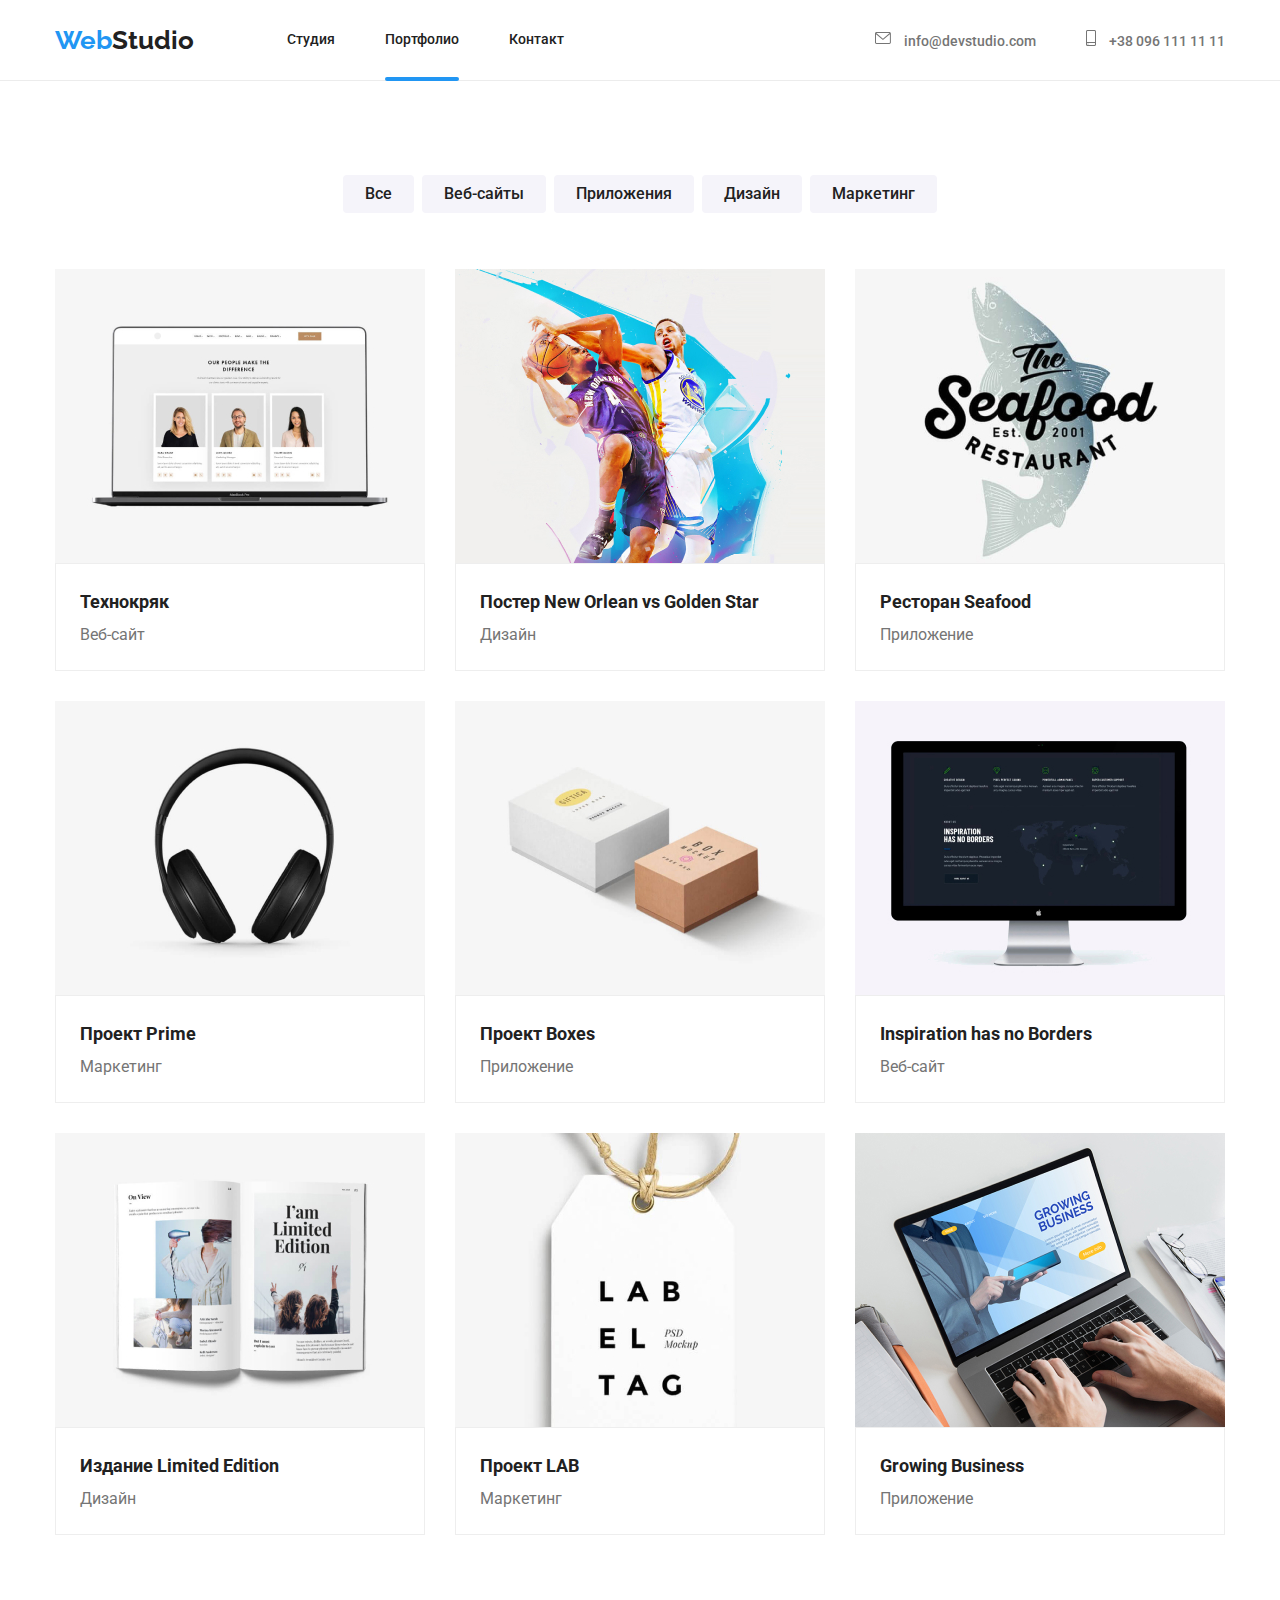
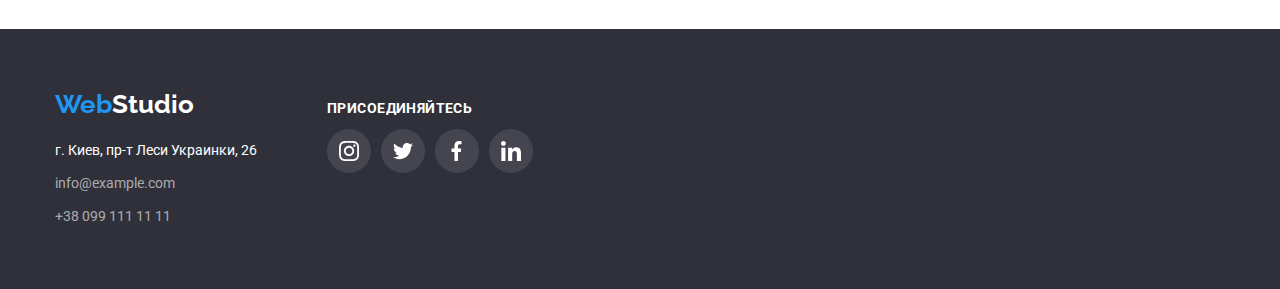
==== portfolio.html @ 78ff1d8b "Add files via upload" ====
<!DOCTYPE html>
<html lang="ru">
<head>
    <meta charset="UTF-8">
    <meta http-equiv="X-UA-Compatible" content="IE=edge">
    <meta name="viewport" content="width=device-width, initial-scale=1.0">
    <title>portfolio</title>
    
    <link rel="preconnect" href="https://fonts.googleapis.com">
    <link rel="preconnect" href="https://fonts.gstatic.com" crossorigin>
    <link href="https://fonts.googleapis.com/css2?family=Montserrat:wght@400;700&family=Raleway:wght@700&family=Roboto:wght@400;500;700;900&display=swap"rel="stylesheet">
    <link rel="stylesheet" href="./modern-normalize.css">
    <link rel="stylesheet" href="./css/style.css">
</head>
<body>
    
      <!--Шапка  -->
<header>
    <div class="header container">
        <!-- <div class="main-nav"> -->
        <nav class="nav">
            <!-- логотип -->
            <a href="#" class="logo">
                <span class="primery-logo">Web</span>Studio
            </a>
            <!-- список навигации -->
            <ul class="nav-link">
                <li class="nav-item"><a class="nav-net-animation" href="./index.html">Студия</a></li>
                <li class="nav-item"><a class="nav-net-animation nav-network" href="./portfolio.html">Портфолио</a></li>
                <li class="nav-item"><a class="nav-net-animation" href="#footer">Контакт</a></li>
        </nav>
        <div class="auth-nav">
            <a class="header-kontacts" href="info@devstudio.com">
                <svg width="16" height="16" class="header-kontacts-svg">
                    <use href="images/icons.svg#icon-leter"></use>
                </svg>
                info@devstudio.com</a>
            <a class="header-kontacts" href="+38-096-111-11-11">
                <svg width="10" height="16" class="header-kontacts-svg">
                    <use href="images/icons.svg#icon-smartphone"></use>
                </svg>
                +38 096 111 11 11</a>
        </div>
    </div>


</header>

       <main>
    
            <!-- Наши проекты  -->
        <section class="section">
            <div class="container">
            <h1 class="list-heading">Наши проекты</h1>
            
            <ul class="projekt-button-list">
                <li class="projekt-button-item"><button type="button"> Все</button></li>
                <li class="projekt-button-item"><button type="button">Веб-сайты </button></li>
                <li class="projekt-button-item"><button type="button">Приложения</button></li>
                <li class="projekt-button-item"><button type="button">Дизайн</button></li>
                <li class="projekt-button-item"><button type="button">Маркетинг</button></li>
            </ul>
       <div class="projekt">
           <ul class="projekt-box-list">
        <li class="projekt-box-item">
            <div class="prjekt-box-deskription">
                <img class="projekt-box-img" src="images/tehnokryak.jpg" alt="Технокряк" width="370">
                <p class="tehnokryak">
                    Технокряк это современная площадка распространения коронавируса. Компании используют эту платформу для цифрового
                    шпионажа и атак на защищённые сервера конкурентов.
                </p>
            </div>
            
            <div class="prjekt-box-text">
                <h2>Технокряк</h2>
                <p>Веб-сайт</p>
                
             </div> 
           
        </li>
        <li class="projekt-box-item">
            <div class="prjekt-box-deskription">
                <img class="projekt-box-img" src="images/poster.jpg" alt="Постер New Orlean vs Golden Star" width="370">
                <p class="poster">Lorem ipsum dolor sit amet consectetur, adipisicing elit. Nisi, sint.</p>
            </div>
           
            <div class="prjekt-box-text">
                <h2>Постер New Orlean vs Golden Star</h2>
                <p>Дизайн</p>
            </div>  
        </li>
        <li class="projekt-box-item">

            <div class="prjekt-box-deskription">
                <img class="projekt-box-img" src="images/restaurant.jpg" alt="Ресторан Seafood" width="370">
                <p class="restaurant">Lorem ipsum dolor sit amet consectetur, adipisicing elit. Nisi, sint.</p>
            </div>
           <div class="prjekt-box-text">
            <h2>Ресторан Seafood</h2>
            <p>Приложение</p>
           </div>  
        </li>
        <li class="projekt-box-item">
            <div class="prjekt-box-deskription">
                <img class="projekt-box-img" src="images/prime.jpg" alt="Проект Prime" width="370">
                <p class="prime">Lorem ipsum dolor sit amet consectetur, adipisicing elit. Nisi, sint.</p>
            </div>
            <div class="prjekt-box-text">
                <h2>Проект Prime</h2>
                <p>Маркетинг</p>
            </div> 
        </li>
        <li class="projekt-box-item">
            <div class="prjekt-box-deskription">
                <img class="projekt-box-img" src="images/boxes.jpg" alt="Проект Boxes" width="370">
                <p class="boxes">Lorem ipsum dolor sit amet consectetur, adipisicing elit. Nisi, sint.</p>
            </div>
            <div class="prjekt-box-text">
                <h2>Проект Boxes</h2>
                <p>Приложение</p>
            </div> 
        </li>
        <li class="projekt-box-item">
            <div class="prjekt-box-deskription">
                <img class="projekt-box-img" src="images/komp.jpg" alt="Inspiration has no Borders" width="370">
                <p class="komp">Lorem ipsum dolor sit amet consectetur, adipisicing elit. Nisi, sint.</p>
            </div>
            <div class="prjekt-box-text">
                <h2>Inspiration has no Borders</h2>
                <p>Веб-сайт</p>
            </div>
        </li>
        <li class="projekt-box-item">
            <div class="prjekt-box-deskription">
                <img class="projekt-box-img" src="images/limited-edition.jpg" alt="Издание Limited Edition" width="370">
                <p class="limited-edition">dtudtutdudetuet</p>
            </div>
            <div class="prjekt-box-text">
                <h2>Издание Limited Edition</h2>
                <p>Дизайн</p>
            </div> 
        </li>
        <li class="projekt-box-item">
            <div class="prjekt-box-deskription">
                <img class="projekt-box-img" src="images/lab.jpg" alt="Проект LAB" width="370">
                <p class="lab">Lorem ipsum dolor sit amet consectetur, adipisicing elit. Nisi, sint.</p>
            </div>
            <div class="prjekt-box-text">
                <h2>Проект LAB</h2>
                <p>Маркетинг</p>
            </div> 
        </li>
        <li class="projekt-box-item">
            <div class="prjekt-box-deskription">
                <img class="projekt-box-img" src="images/business.jpg" alt="Growing Business" width="370">
                <p class="business">Lorem ipsum dolor sit amet consectetur, adipisicing elit. Nisi, sint.</p>
            </div>
            <div class="prjekt-box-text">
                <h2>Growing Business</h2>
                <p>Приложение</p>
            </div> 
        </li>
    </ul>
</div>
    </div>    
        </section>

       </main>
        <!-- подвал -->
    <footer class="footer">
        <a name="footer"></a>
    
        <div class="footer-box container">
            <div class="footer-addres">
                <a href="#">
                    <span class="logo-blue">Web</span><span class="logo-white">Studio </span>
                </a>
                <address class="addres">г. Киев, пр-т Леси Украинки, 26</address>
                <a class="footer-kontakts" href="info@example.com"> info@example.com</a>
                <a class="footer-kontakts" href="+38-099-111-11-11"> +38 099 111 11 11</a>
            </div>
    
    
            <div class="join">
                <h2 class="join-heading">присоединяйтесь</h2>
                <ul class="join-social-link">
                    <li class="join-social-item">
                        <a class="join-social-network" href="#">
                            <svg width="20" height="20" class="">
                                <use class="" href="images/icons.svg#icon-instagram"></use>
                            </svg>
                        </a>
    
                    </li>
                    <li class="join-social-item">
                        <a class="join-social-network" href="#">
                            <svg width="20" height="20" class="">
                                <use class="" href="images/icons.svg#icon-twitter"></use>
                            </svg>
                        </a>
    
                    </li>
                    <li class="join-social-item">
                        <a class="join-social-network" href="#">
                            <svg width="20" height="20" class="">
                                <use class="" href="images/icons.svg#icon-facebook"></use>
                            </svg>
                        </a>
    
                    </li>
                    <li class="join-social-item">
                        <a class="join-social-network" href="#">
                            <svg width="20" height="20" class="">
                                <use class="" href="images/icons.svg#icon-linkedin"></use>
                            </svg>
                        </a>
    
                    </li>
                </ul>
            </div>
        </div>
    
    
    </footer>
    
</body>
</html>
---- css/style.css ----
/* основной цвет текста #757575 */
/* цвет заголовка #212121 */
/* цвет логотипа #2196F3 */
/* вторичный цвет #FFFFFF */
/* цвет фона #E5E5E5 */
/* цвет фона подвала #2F303A  */
/* цвет фона "Наша команда" #F5F4FA */

:root {
  --theme-color: #e5e5e5;
  --text-primery: #757575;
  --text-secondary: #212121;
  --fone-color: #2196f3;
}
*,
*::before,
*::after {
  box-sizing: border-box;
}
body {
  font-family: "Roboto";
  background-color: ffffff;
}

img {
  display: block;
  max-width: 100%;
  height: auto;
}

h1,
h2,
h3,
h4,
h5,
h6,
p,
ul,
li {
  margin: 0; /* нулевая граница */
  padding: 0; /* нулевые отступы */
  border: 0; /* больше всего для картинок в IE6 */
  outline: 0; /* точечная граница вокруг ссылок в Firefox */
  font-size: 100%;
  vertical-align: baseline;
  background: transparent;
}
button {
  padding: 0;
  border: none;
  font: inherit;
  color: inherit;
  background-color: transparent;
}
ul {
  list-style: none;
}
a {
  text-decoration: none;
  color: var(--text-secondary);
}
.container {
  width: 1200px;
  margin: 0 auto;
  padding: 0 15px;
  /* outline: 1px solid #212121; */
}
.normal {
  padding-top: 0px;
}
.section {
  padding-top: 94px;
  padding-bottom: 94px;
}
.top {
  padding-top: 0px;
}
header {
  border-bottom: 1px solid #ececec;
}
.header {
  background-color: #ffffff;

  display: flex;
  align-items: center;
}

.nav {
  display: flex;
  align-items: center;
}
/* логотип */
.logo {
  font-family: "Raleway";
  font-weight: bold;
  font-style: normal;
  font-size: 26px;
  line-height: 1.19;
  color: var(--text-secondary);
}

.primery-logo {
  font-family: "Raleway";
  font-weight: bold;
  font-style: normal;
  font-size: 26px;
  line-height: 1.19;
  color: var(--fone-color);
}
/* навигация */
.nav-link {
  margin-left: 93px;
  display: flex;
}
.nav-link .nav-item:not(:last-child) {
  margin-right: 50px;
}

.nav-item {
  display: flex;

  color: var(--text-secondary);
  font-weight: 500;
  font-style: normal;
  font-size: 14px;
  line-height: 1.14;
}

.nav-network {
  display: block;
  position: relative;
  padding-top: 32px;
  padding-bottom: 32px;
  align-items: center;
}

.nav-net-animation {
  transition-property: color;
  transition-duration: 250ms;
  transition-timing-function: cubic-bezier(0.4, 0, 0.2, 1);
}
.nav-net-animation:hover,
.nav-net-animation:focus {
  color: var(--fone-color);
}
.nav-network::after {
  position: absolute;
  left: 0;
  bottom: 0;
  content: " ";
  display: block;
  border-radius: 2px;
  width: 100%;
  height: 4px;
  background-color: var(--fone-color);
  bottom: -1px;
}
/* контакты */
.auth-nav {
  display: flex;
  margin-left: auto;
}

.header-kontacts:not(:last-child) {
  display: block;
  margin-right: 50px;
}

.nav-item {
  align-items: center;
}
.header-kontacts {
  align-items: center;
  color: var(--text-primery);
  font-weight: 500;
  font-style: normal;
  font-size: 14px;
  line-height: 1.14;

  transition-property: color;
  transition-duration: 250ms;
  transition-timing-function: cubic-bezier(0.4, 0, 0.2, 1);
}
.header-kontacts-svg {
  margin-right: 10px;
  fill: #757575;

  transition-property: fill;
  transition-duration: 250ms;
  transition-timing-function: cubic-bezier(0.4, 0, 0.2, 1);
}

.header-kontacts:hover .header-kontacts-svg,
.header-kontacts:focus .header-kontacts-svg {
  fill: var(--fone-color);
}
.header-kontacts:hover,
.header-kontacts:focus {
  color: var(--fone-color);
}
/* главный заголовок Эффективные решения для вашего бизнеса */
.main-heading {
  text-align: center;

  font-weight: 900;
  font-style: normal;
  font-size: 44px;
  line-height: 1.36;
  color: #ffffff;
}
.hero {
  height: 600px;
  padding-top: 200px;
  background-image: linear-gradient(
      to right,
      rgba(47, 48, 58, 0.4),
      rgba(47, 48, 58, 0.4)
    ),
    url(../images/background-img.png);
  background-color: #c4c4c4;
  background-repeat: no-repeat;
  background-position: center;
}
/* Модальное окно */
.button-order-servise {
  display: block;
  margin-left: auto;
  margin-right: auto;
  margin-top: 40px;
  padding: 10px 32px;
  border-radius: 4px;

  color: #ffffff;
  font-family: "roboto";
  font-weight: 700;
  background-color: var(--fone-color);
  font-style: normal;
  font-size: 16px;
  line-height: 1.85;
}
.backdrop {
  position: fixed;
  z-index: 2;
  top: 0;
  left: 0;
  width: 100%;
  height: 100%;

  background: rgba(0, 0, 0, 0.2);
  transition-property: all;
  transition-duration: 250ms;
  transition-timing-function: cubic-bezier(0.4, 0, 0.2, 1);
}
.backdrop.is-hidden {
  visibility: hidden;
  opacity: 0;
  pointer-events: none;
  transition-property: fill;
  transition-duration: 250ms;
  transition-timing-function: cubic-bezier(0.4, 0, 0.2, 1);
}

.modal {
  position: absolute;
  top: 50%;
  left: 50%;
  transform: translate(-50%, -50%);

  width: 528px;
  height: 581px;
  padding: 40px;

  background-color: #ffffff;
  box-shadow: 0px 1px 3px rgba(0, 0, 0, 0.12), 0px 1px 1px rgba(0, 0, 0, 0.14),
    0px 2px 1px rgba(0, 0, 0, 0.2);
  border-radius: 4px;
  cursor: pointer;
}
.modal-close {
  height: 40px;
  width: 100%;

  display: flex;
  align-items: center;
  justify-content: center;
  position: absolute;
  top: 8px;
  right: 8px;
  width: 30px;
  height: 30px;
  border-radius: 50%;
  fill: #000;
  background-color: #ffffff;
  border: 1px solid rgba(0, 0, 0, 0.1);
  transition-property: fill;
  transition-duration: 250ms;
  transition-timing-function: cubic-bezier(0.4, 0, 0.2, 1);
}
.modal-close:hover {
  fill: var(--fone-color);
}
.modal-head {
  font-weight: bold;
  font-size: 20px;
  line-height: 23px;
  letter-spacing: 0.03em;
}
.modal-form {
  margin-top: 12px;
}
.modal-box {
  display: block;
  margin-bottom: 10px;
  position: relative;

  color: var(--text-primery);
  font-size: 12px;
  letter-spacing: 0.01em;
}
.modal-input {
  width: 100%;
  height: 40px;
  border: 1px solid rgba(33, 33, 33, 0.2);
  border-radius: 4px;
  margin-top: 4px;
  padding: 0 10px 0 35px;
  transition-property: border;
  transition-duration: 250ms;
  transition-timing-function: cubic-bezier(0.4, 0, 0.2, 1);
}
.modal-input:focus {
  outline: none;
  border: 1px solid var(--fone-color);
}
.modal-input:focus + .modal-icon {
  fill: var(--fone-color);
}

.modal-icon {
  display: block;
  /* width: 18px;
  height: 18px; */

  position: absolute;
  top: 55%;
  left: 10px;
  transition-property: fill;
  transition-duration: 250ms;
  transition-timing-function: cubic-bezier(0.4, 0, 0.2, 1);
}
.coment::placeholder {
  font-size: 12px;
  line-height: 14px;
  letter-spacing: 0.01em;
  color: rgba(117, 117, 117, 0.5);
}
.coment {
  padding: 12px 16px;
  width: 448px;
  height: 120px;
  resize: none;
}
.policy-box {
  font-size: 14px;
  color: #757575;
  margin-bottom: 30px;
  display: flex;
  align-items: center;
}

.policy-checkbox {
  position: absolute;
  width: 1px;
  height: 1px;
  margin: -1px;
  border: 0px;
  padding: 0px;
  clip: rect(0 0 0 0);
  overflow: hidden;
  transition-property: border-color, outline;
  transition-duration: 250ms;
  transition-timing-function: cubic-bezier(0.4, 0, 0.2, 1);
}

.policy-checkbox:checked + .policy-box::before {
  background-color: #2196f3;
  background-image: url(../images/Vector.svg);
  background-repeat: no-repeat;
  background-position: center;
  background-size: contain;
}

.policy-checkbox:focus + .policy-box::before {
  border-color: #2196f3;
  outline: 2px solid #2196f3;
}

.policy-box::before {
  display: block;
  content: "";
  width: 16px;
  height: 16px;
  border: 1px solid #212121;
  border-radius: 2px;
  margin-right: 10px;
}

.policy-box a {
  color: #2196f3;
  text-decoration: underline;
}
.modal-submit-btn {
  display: block;
  width: 200px;
  height: 50px;
  margin: 0 auto;

  font-weight: bold;
  font-size: 16px;
  line-height: 30px;
  letter-spacing: 0.06em;
  background-color: var(--fone-color);
  color: #ffffff;
  box-shadow: 0px 4px 4px rgba(0, 0, 0, 0.15);
  border-radius: 4px;
  cursor: pointer;
}
/* особености */
.list-heading {
  display: none;
}
.list-link {
  display: flex;
  justify-content: center;
}

.peculiarities-svg {
  display: flex;
  justify-content: center;
  align-items: center;
  width: 270px;
  height: 120px;
  margin-bottom: 30px;
  background-color: #f5f4fa;
  border-radius: 4px;
}

.list-link .list-item:not(:last-child) {
  margin-right: 30px;
}

.list-peculiarities {
  text-transform: uppercase;
  color: var(--text-secondary);
  font-weight: 700;
  font-style: normal;
  font-size: 14px;
  line-height: 1.14;
}

.list-peculiarities-text {
  margin-top: 10px;
  width: 270px;
  color: var(--text-primery);
  font-weight: 400;
  font-style: normal;
  font-size: 14px;
  line-height: 1.71;
  letter-spacing: 0.03em;
}
/* чем мы занимаемся */
.second-heading {
  text-align: center;
  margin-bottom: 50px;

  color: var(--text-secondary);
  font-weight: 700;
  font-style: normal;
  font-size: 36px;
  line-height: 1.16;
}
.second-list {
  justify-content: center;
  display: flex;
  margin-top: 50px;
}
.second-item:not(:last-child) {
  justify-content: center;
  margin-right: 30px;
}
.second-item {
  position: relative;
  overflow: hidden;
}
.second-item > .second-text {
  position: absolute;
  bottom: 0px;
  padding-top: 27px;
  padding-bottom: 27px;
  margin: 0;
  width: 100%;
  z-index: 1;

  font-weight: bold;
  font-size: 14px;
  line-height: 1.14;
  text-align: center;
  letter-spacing: 0.03em;
  text-transform: uppercase;
  color: #ffffff;
  background-color: rgba(47, 48, 58, 0.8);
}
/* наша команда */
.comand {
  justify-content: center;
  display: flex;
  margin-left: -15px;
  margin-right: -15px;
}
.comand-name {
  box-shadow: 0px 1px 3px rgba(0, 0, 0, 0.12), 0px 1px 1px rgba(0, 0, 0, 0.14),
    0px 2px 1px rgba(0, 0, 0, 0.2);
}
.our-comand {
  padding-top: 94px;
  padding-bottom: 94px;
  background-color: #f5f4fa;
  margin: 0 auto;
}
.comand-name-box {
  padding-top: 30px;
  padding-bottom: 30px;
  text-align: center;
  background-color: #ffffff;
}
.comand > li > .comand-name-box > h3 {
  /* padding-top: 30px;
  text-align: center; */

  color: var(--text-secondary);
  font-weight: 500;
  font-style: normal;
  font-size: 16px;
  line-height: 1.18;
}

.comand-position {
  padding-top: 10px;

  color: var(--text-primery);
  font-style: normal;
  font-weight: normal;
  font-size: 16px;
  line-height: 19px;
  /* identical to box height */

  text-align: center;
  letter-spacing: 0.03em;
}
.comand .comand-name {
  justify-content: space-evenly;
}
.comand .comand-name:not(:last-child) {
  margin-right: 30px;
}
.social-link {
  display: flex;
  justify-content: center;
  margin-top: 16px;
}
.social-item {
  background-color: #ffffff;
}
.social-network:focus,
.social-network:hover {
  background-color: var(--fone-color);
  fill: #ffffff;
}
.social-item:not(:last-child) {
  margin-right: 10px;
}
.social-network {
  width: 44px;
  height: 44px;
  display: flex;
  justify-content: center;
  align-items: center;

  background-color: #ffffff;
  border-radius: 50%;
  fill: #afb1b8;

  transition-property: fill, background-color;
  transition-duration: 250ms;
  transition-timing-function: cubic-bezier(0.4, 0, 0.2, 1);
}
/* Постояные клиенты */
.client-list {
  display: flex;
  justify-content: center;
  align-content: center;
}
.client-list > .client-item:not(:last-child) {
  margin-right: 30px;
}
.client-network {
  width: 170px;
  height: 92px;
  display: flex;
  justify-content: center;
  align-items: center;

  border: 1px solid #afb1b8;
  box-sizing: border-box;
  border-radius: 4px;
  fill: #afb1b8;

  transition-property: fill, border;
  transition-duration: 250ms;
  transition-timing-function: cubic-bezier(0.4, 0, 0.2, 1);
}
.client-network:focus,
.client-network:hover {
  border: 1px solid var(--fone-color);
  fill: var(--fone-color);
}
/* подвал */
.logo-blue {
  color: var(--fone-color);
  font-weight: 700;
  font-family: "Raleway";
  font-style: normal;
  font-size: 26px;
  line-height: 1.19;
}
.logo-white {
  color: #ffffff;
  font-family: "Raleway";
  font-weight: 700;
  font-style: normal;
  font-size: 26px;
  line-height: 1.19;
}
.footer {
  margin: 0px auto;
  display: flex;
  padding-top: 60px;
  padding-bottom: 60px;

  background-color: #2f303a;
}
.footer-box {
  display: flex;
  align-items: baseline;
}

/* .footer-addres {
} */
.addres {
  margin-top: 20px;

  color: #ffffff;
  font-weight: 400;
  font-style: normal;
  font-size: 14px;
  line-height: 1.71;
}
.footer-kontakts {
  margin-top: 9px;
  display: block;

  color: rgba(255, 255, 255, 0.6);
  font-weight: 400;
  font-style: normal;
  font-size: 14px;
  line-height: 1.71;
}
.join {
  margin-left: 70px;
}
.join-heading {
  margin-bottom: 20px;
  font-weight: bold;
  font-size: 14px;
  line-height: 1.14px;
  letter-spacing: 0.03em;
  text-transform: uppercase;
  color: #ffffff;
}
.join-social-link {
  display: flex;
}
.join-social-network {
  width: 44px;
  height: 44px;
  display: flex;
  justify-content: center;
  align-items: center;
  border-radius: 50%;
  fill: #ffffff;
  background: rgba(255, 255, 255, 0.1);

  transition-property: fill, background-color;
  transition-duration: 250ms;
  transition-timing-function: cubic-bezier(0.4, 0, 0.2, 1);
}
.join-social-network:focus,
.join-social-network:hover {
  background-color: var(--fone-color);
  fill: #ffffff;
}
.join-social-item:not(:last-child) {
  margin-right: 10px;
}

.mailing-box {
  margin-left: auto;
}

.mailing {
  font-weight: bold;
  font-size: 14px;
  line-height: 1.14;
  letter-spacing: 0.03em;
  color: #ffffff;
}

.mailing-form {
  margin-top: 20px;
}
.mailing-email {
  width: 358px;
  height: 50px;

  color: rgba(255, 255, 255, 0.6);
  background-color: #2f303a;
  border: 1px solid rgba(255, 255, 255, 0.3);
  box-sizing: border-box;
  filter: drop-shadow(0px 4px 4px rgba(0, 0, 0, 0.15));
  border-radius: 4px;
}
.mailing-email::placeholder {
  margin-left: 16px;
  padding-left: 16px;
  font-style: normal;
  font-weight: normal;
  font-size: 16px;
  line-height: 1.25;
  letter-spacing: 0.03em;

  color: rgba(255, 255, 255, 0.6);
}

.mailing-button {
  width: 200px;
  height: 50px;
  margin-left: 12px;
  font-weight: bold;
  font-size: 16px;
  line-height: 1.87;
  color: #ffffff;
  background-color: var(--fone-color);
  box-shadow: 0px 4px 4px rgba(0, 0, 0, 0.15);
  border-radius: 4px;
}
.mailing__btn-name {
  display: flex;
  justify-content: center;
  align-items: center;
  /* position: relative; */
}
.mailing-img {
  margin-left: 10px;
}
/* Портфолио */

.projekt-button-list {
  display: flex;
  justify-content: center;
  margin-bottom: 56px;
}
.projekt-button-list .projekt-button-item:not(:last-child) {
  margin-right: 8px;
}

.projekt-button-item {
  padding: 6px 22px;

  color: var(--text-secondary);
  font-weight: 500;
  font-family: "Roboto";
  background-color: #f5f4fa;
  border-radius: 4px;
  border: none;
  font-style: normal;
  font-size: 16px;
  line-height: 1.62;

  transition-property: color, background-color;
  transition-duration: 250ms;
  transition-timing-function: cubic-bezier(0.4, 0, 0.2, 1);
}
.projekt-button-item:hover,
.projekt-button-item:focus {
  color: #ffffff;
  background-color: var(--fone-color);
}
.projekt {
  justify-content: center;
}
.projekt-box-list {
  display: flex;

  flex-wrap: wrap;
  margin-left: -30px;
  margin-top: -30px;
  padding: 0;
}
.projekt-box-item {
  flex-basis: calc((100% - 90px) / 3);
  margin-left: 30px;
  margin-top: 30px;

  transition-property: box-shadow;
  transition-duration: 250ms;
  transition-timing-function: cubic-bezier(0.4, 0, 0.2, 1);
}
.prjekt-box-deskription {
  position: relative;
  overflow: hidden;
}

.tehnokryak,
.poster,
.restaurant,
.prime,
.boxes,
.komp,
.limited-edition,
.lab,
.business {
  display: flex;
  align-items: center;
  position: absolute;
  top: 0;
  left: 0;

  margin: 0;
  padding-left: 27px;
  width: 100%;
  height: 101%;
  transform: translateY(100%);
  transition-property: transform;
  transition-duration: 250ms;
  transition-timing-function: cubic-bezier(0.4, 0, 0.2, 1);

  font-style: normal;
  font-weight: normal;
  font-size: 18px;
  line-height: 28px;
  letter-spacing: 0.03em;
  color: #ffffff;
  background-color: rgba(33, 150, 243, 0.9);
}
.projekt-box-item .prjekt-box-deskription:hover .tehnokryak,
.projekt-box-item .prjekt-box-deskription:hover .poster,
.projekt-box-item .prjekt-box-deskription:hover .restaurant,
.projekt-box-item .prjekt-box-deskription:hover .prime,
.projekt-box-item .prjekt-box-deskription:hover .boxes,
.projekt-box-item .prjekt-box-deskription:hover .komp,
.projekt-box-item .prjekt-box-deskription:hover .limited-edition,
.projekt-box-item .prjekt-box-deskription:hover .lab,
.projekt-box-item .prjekt-box-deskription:hover .business {
  transform: translateY(0%);
}
.projekt-box-item:hover,
.projekt-box-item:focus {
  box-shadow: 0px 1px 1px rgba(0, 0, 0, 0.12), 0px 4px 4px rgba(0, 0, 0, 0.06),
    1px 4px 6px rgba(0, 0, 0, 0.16);
}
/* .projekt-box-list .projekt-box-img {
  display: block;
} */
.prjekt-box-text {
  color: var(--text-primery);
  font-weight: normal;
  font-style: normal;
  font-size: 16px;
  line-height: 1.87;

  background: #ffffff;
  border: 1px solid #eeeeee;
  box-sizing: border-box;
  padding: 20px 24px;
}
.projekt-box-list h2 {
  /* text-align: center; */

  color: var(--text-secondary);
  font-weight: 700;
  font-style: normal;
  font-size: 18px;
  line-height: 2;
}
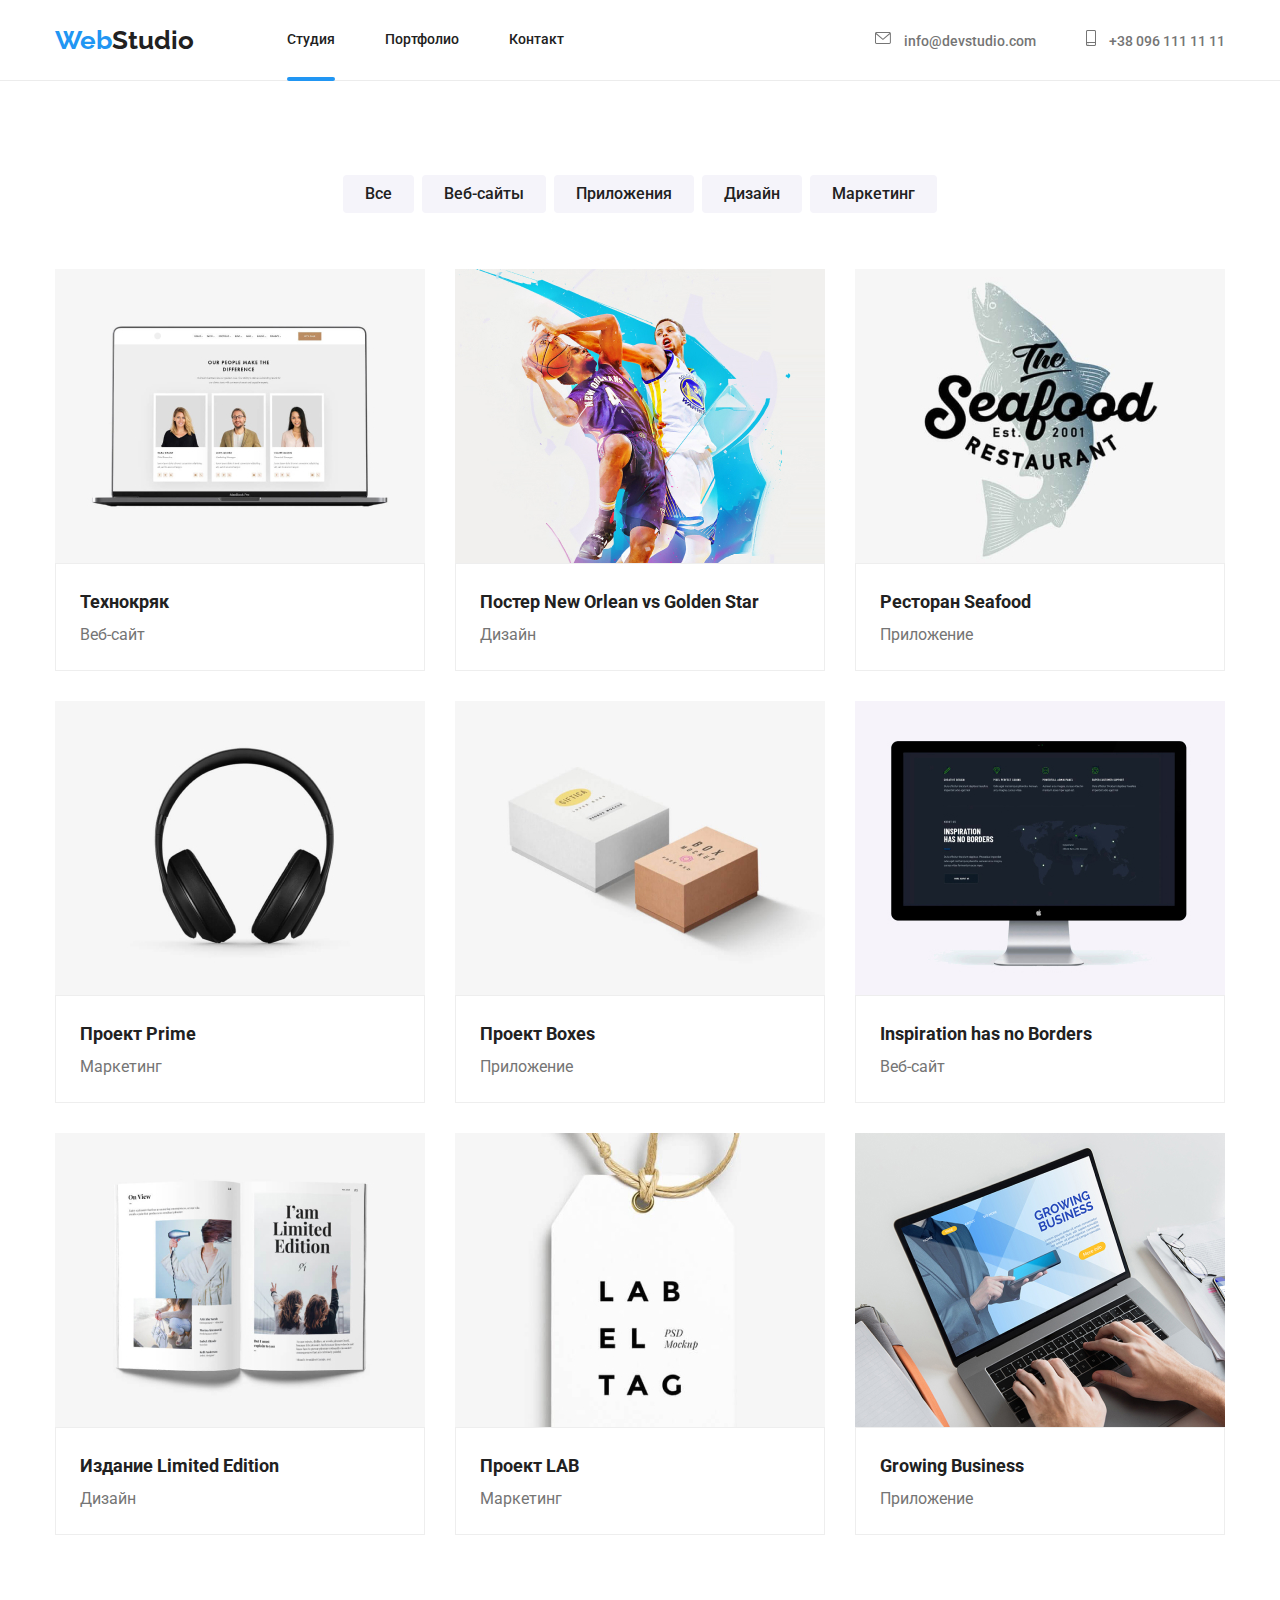
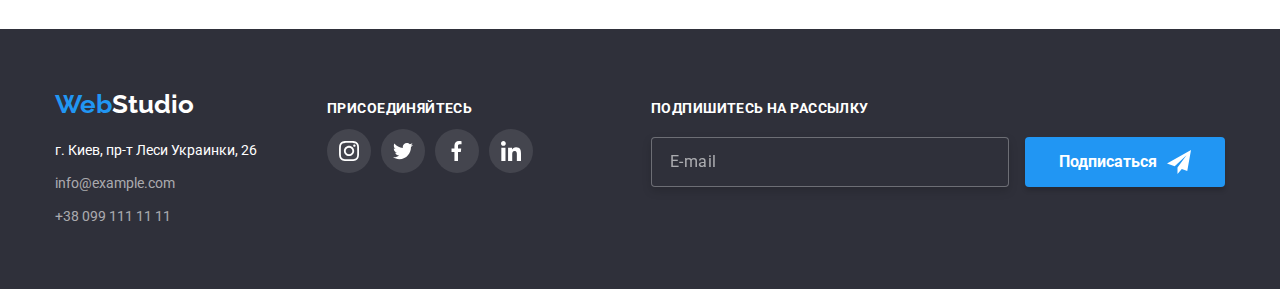
==== commit a7c94607: "Update portfolio.html" ====
--- a/portfolio.html
+++ b/portfolio.html
@@ -24,19 +24,19 @@
                 <span class="primery-logo">Web</span>Studio
             </a>
             <!-- список навигации -->
-            <ul class="nav-link">
-                <li class="nav-item"><a class="nav-net-animation" href="./index.html">Студия</a></li>
-                <li class="nav-item"><a class="nav-net-animation nav-network" href="./portfolio.html">Портфолио</a></li>
-                <li class="nav-item"><a class="nav-net-animation" href="#footer">Контакт</a></li>
+            <ul class="nav__list">
+                <li class="nav__item"><a class="nav__link nav__position" href="./index.html">Студия</a></li>
+                <li class="nav__item"><a class="nav__link" href="./portfolio.html">Портфолио</a></li>
+                <li class="nav__item"><a class="nav__link" href="#footer">Контакт</a></li>
         </nav>
-        <div class="auth-nav">
-            <a class="header-kontacts" href="info@devstudio.com">
-                <svg width="16" height="16" class="header-kontacts-svg">
+        <div class="kontacts">
+            <a class="kontacts__email" href="info@devstudio.com">
+                <svg width="16" height="16" class="kontacts__svg">
                     <use href="images/icons.svg#icon-leter"></use>
                 </svg>
                 info@devstudio.com</a>
-            <a class="header-kontacts" href="+38-096-111-11-11">
-                <svg width="10" height="16" class="header-kontacts-svg">
+            <a class="kontacts__tel" href="+38-096-111-11-11">
+                <svg width="10" height="16" class="kontacts__svg">
                     <use href="images/icons.svg#icon-smartphone"></use>
                 </svg>
                 +38 096 111 11 11</a>
@@ -51,112 +51,112 @@
             <!-- Наши проекты  -->
         <section class="section">
             <div class="container">
-            <h1 class="list-heading">Наши проекты</h1>
+            <h1 class="projekt-heading">Наши проекты</h1>
             
-            <ul class="projekt-button-list">
-                <li class="projekt-button-item"><button type="button"> Все</button></li>
-                <li class="projekt-button-item"><button type="button">Веб-сайты </button></li>
-                <li class="projekt-button-item"><button type="button">Приложения</button></li>
-                <li class="projekt-button-item"><button type="button">Дизайн</button></li>
-                <li class="projekt-button-item"><button type="button">Маркетинг</button></li>
+            <ul class="projekt__button-list">
+                <li class="projekt__button-item"><button type="button"> Все</button></li>
+                <li class="projekt__button-item"><button type="button">Веб-сайты </button></li>
+                <li class="projekt__button-item"><button type="button">Приложения</button></li>
+                <li class="projekt__button-item"><button type="button">Дизайн</button></li>
+                <li class="projekt__button-item"><button type="button">Маркетинг</button></li>
             </ul>
        <div class="projekt">
-           <ul class="projekt-box-list">
-        <li class="projekt-box-item">
-            <div class="prjekt-box-deskription">
-                <img class="projekt-box-img" src="images/tehnokryak.jpg" alt="Технокряк" width="370">
+           <ul class="projekt__box-list">
+        <li class="projekt__box-item">
+            <div class="projekt__box-deskription">
+                <img class="projekt__box-img" src="images/tehnokryak.jpg" alt="Технокряк" width="370">
                 <p class="tehnokryak">
                     Технокряк это современная площадка распространения коронавируса. Компании используют эту платформу для цифрового
                     шпионажа и атак на защищённые сервера конкурентов.
                 </p>
             </div>
             
-            <div class="prjekt-box-text">
-                <h2>Технокряк</h2>
+            <div class="projekt__box-text">
+                <h2 class="projekt__box-heading">Технокряк</h2>
                 <p>Веб-сайт</p>
                 
              </div> 
            
         </li>
-        <li class="projekt-box-item">
-            <div class="prjekt-box-deskription">
-                <img class="projekt-box-img" src="images/poster.jpg" alt="Постер New Orlean vs Golden Star" width="370">
+        <li class="projekt__box-item">
+            <div class="projekt__box-deskription">
+                <img class="projekt__box-img" src="images/poster.jpg" alt="Постер New Orlean vs Golden Star" width="370">
                 <p class="poster">Lorem ipsum dolor sit amet consectetur, adipisicing elit. Nisi, sint.</p>
             </div>
            
-            <div class="prjekt-box-text">
-                <h2>Постер New Orlean vs Golden Star</h2>
+            <div class="projekt__box-text">
+                <h2 class="projekt__box-heading">Постер New Orlean vs Golden Star</h2>
                 <p>Дизайн</p>
             </div>  
         </li>
-        <li class="projekt-box-item">
-
-            <div class="prjekt-box-deskription">
-                <img class="projekt-box-img" src="images/restaurant.jpg" alt="Ресторан Seafood" width="370">
+        <li class="projekt__box-item">
+
+            <div class="projekt__box-deskription">
+                <img class="projekt__box-img" src="images/restaurant.jpg" alt="Ресторан Seafood" width="370">
                 <p class="restaurant">Lorem ipsum dolor sit amet consectetur, adipisicing elit. Nisi, sint.</p>
             </div>
-           <div class="prjekt-box-text">
-            <h2>Ресторан Seafood</h2>
+           <div class="projekt__box-text">
+            <h2 class="projekt__box-heading">Ресторан Seafood</h2>
             <p>Приложение</p>
            </div>  
         </li>
-        <li class="projekt-box-item">
-            <div class="prjekt-box-deskription">
-                <img class="projekt-box-img" src="images/prime.jpg" alt="Проект Prime" width="370">
+        <li class="projekt__box-item">
+            <div class="projekt__box-deskription">
+                <img class="projekt__box-img" src="images/prime.jpg" alt="Проект Prime" width="370">
                 <p class="prime">Lorem ipsum dolor sit amet consectetur, adipisicing elit. Nisi, sint.</p>
             </div>
-            <div class="prjekt-box-text">
-                <h2>Проект Prime</h2>
+            <div class="projekt__box-text">
+                <h2 class="projekt__box-heading">Проект Prime</h2>
                 <p>Маркетинг</p>
             </div> 
         </li>
-        <li class="projekt-box-item">
-            <div class="prjekt-box-deskription">
-                <img class="projekt-box-img" src="images/boxes.jpg" alt="Проект Boxes" width="370">
+        <li class="projekt__box-item">
+            <div class="projekt__box-deskription">
+                <img class="projekt__box-img" src="images/boxes.jpg" alt="Проект Boxes" width="370">
                 <p class="boxes">Lorem ipsum dolor sit amet consectetur, adipisicing elit. Nisi, sint.</p>
             </div>
-            <div class="prjekt-box-text">
-                <h2>Проект Boxes</h2>
+            <div class="projekt__box-text">
+                <h2 class="projekt__box-heading">Проект Boxes</h2>
                 <p>Приложение</p>
             </div> 
         </li>
-        <li class="projekt-box-item">
-            <div class="prjekt-box-deskription">
-                <img class="projekt-box-img" src="images/komp.jpg" alt="Inspiration has no Borders" width="370">
+        <li class="projekt__box-item">
+            <div class="projekt__box-deskription">
+                <img class="projekt__box-img" src="images/komp.jpg" alt="Inspiration has no Borders" width="370">
                 <p class="komp">Lorem ipsum dolor sit amet consectetur, adipisicing elit. Nisi, sint.</p>
             </div>
-            <div class="prjekt-box-text">
-                <h2>Inspiration has no Borders</h2>
+            <div class="projekt__box-text">
+                <h2 class="projekt__box-heading">Inspiration has no Borders</h2>
                 <p>Веб-сайт</p>
             </div>
         </li>
-        <li class="projekt-box-item">
-            <div class="prjekt-box-deskription">
-                <img class="projekt-box-img" src="images/limited-edition.jpg" alt="Издание Limited Edition" width="370">
+        <li class="projekt__box-item">
+            <div class="projekt__box-deskription">
+                <img class="projekt__box-img" src="images/limited-edition.jpg" alt="Издание Limited Edition" width="370">
                 <p class="limited-edition">dtudtutdudetuet</p>
             </div>
-            <div class="prjekt-box-text">
-                <h2>Издание Limited Edition</h2>
+            <div class="projekt__box-text">
+                <h2 class="projekt__box-heading">Издание Limited Edition</h2>
                 <p>Дизайн</p>
             </div> 
         </li>
-        <li class="projekt-box-item">
-            <div class="prjekt-box-deskription">
-                <img class="projekt-box-img" src="images/lab.jpg" alt="Проект LAB" width="370">
+        <li class="projekt__box-item">
+            <div class="projekt__box-deskription">
+                <img class="projekt__box-img" src="images/lab.jpg" alt="Проект LAB" width="370">
                 <p class="lab">Lorem ipsum dolor sit amet consectetur, adipisicing elit. Nisi, sint.</p>
             </div>
-            <div class="prjekt-box-text">
-                <h2>Проект LAB</h2>
+            <div class="projekt__box-text">
+                <h2 class="projekt__box-heading">Проект LAB</h2>
                 <p>Маркетинг</p>
             </div> 
         </li>
-        <li class="projekt-box-item">
-            <div class="prjekt-box-deskription">
-                <img class="projekt-box-img" src="images/business.jpg" alt="Growing Business" width="370">
+        <li class="projekt__box-item">
+            <div class="projekt__box-deskription">
+                <img class="projekt__box-img" src="images/business.jpg" alt="Growing Business" width="370">
                 <p class="business">Lorem ipsum dolor sit amet consectetur, adipisicing elit. Nisi, sint.</p>
             </div>
-            <div class="prjekt-box-text">
-                <h2>Growing Business</h2>
+            <div class="projekt__box-text">
+                <h2 class="projekt__box-heading">Growing Business</h2>
                 <p>Приложение</p>
             </div> 
         </li>
@@ -167,61 +167,80 @@
 
        </main>
         <!-- подвал -->
-    <footer class="footer">
-        <a name="footer"></a>
-    
-        <div class="footer-box container">
-            <div class="footer-addres">
-                <a href="#">
-                    <span class="logo-blue">Web</span><span class="logo-white">Studio </span>
-                </a>
-                <address class="addres">г. Киев, пр-т Леси Украинки, 26</address>
-                <a class="footer-kontakts" href="info@example.com"> info@example.com</a>
-                <a class="footer-kontakts" href="+38-099-111-11-11"> +38 099 111 11 11</a>
-            </div>
-    
-    
-            <div class="join">
-                <h2 class="join-heading">присоединяйтесь</h2>
-                <ul class="join-social-link">
-                    <li class="join-social-item">
-                        <a class="join-social-network" href="#">
-                            <svg width="20" height="20" class="">
-                                <use class="" href="images/icons.svg#icon-instagram"></use>
-                            </svg>
-                        </a>
-    
-                    </li>
-                    <li class="join-social-item">
-                        <a class="join-social-network" href="#">
-                            <svg width="20" height="20" class="">
-                                <use class="" href="images/icons.svg#icon-twitter"></use>
-                            </svg>
-                        </a>
-    
-                    </li>
-                    <li class="join-social-item">
-                        <a class="join-social-network" href="#">
-                            <svg width="20" height="20" class="">
-                                <use class="" href="images/icons.svg#icon-facebook"></use>
-                            </svg>
-                        </a>
-    
-                    </li>
-                    <li class="join-social-item">
-                        <a class="join-social-network" href="#">
-                            <svg width="20" height="20" class="">
-                                <use class="" href="images/icons.svg#icon-linkedin"></use>
-                            </svg>
-                        </a>
-    
-                    </li>
-                </ul>
-            </div>
-        </div>
-    
-    
-    </footer>
+        <footer class="footer">
+            <a name="footer"></a>
+            <div class="footer__box container">
+                <div class="footer-addres">
+                    <a href="#">
+                        <span class="logo-primery">Web</span><span class="logo-secondary">Studio </span>
+                    </a>
+                    <address class="footer__addres">г. Киев, пр-т Леси Украинки, 26</address>
+                    <a class="footer__kontakts" href="info@example.com"> info@example.com</a>
+                    <a class="footer__kontakts" href="+38-099-111-11-11"> +38 099 111 11 11</a>
+                </div>
+        
+                <!-- присоединяйтесь  -->
+        
+                <div class="join">
+                    <h2 class="join__heading">присоединяйтесь</h2>
+                    <ul class="join__social-list">
+                        <li class="join__social-item">
+                            <a class="join__social-link" href="#">
+                                <svg width="20" height="20" class="">
+                                    <use href="images/icons.svg#icon-instagram"></use>
+                                </svg>
+                            </a>
+        
+                        </li>
+                        <li class="join__social-item">
+                            <a class="join__social-link" href="#">
+                                <svg width="20" height="20" class="">
+                                    <use href="images/icons.svg#icon-twitter"></use>
+                                </svg>
+                            </a>
+        
+                        </li>
+                        <li class="join__social-item">
+                            <a class="join__social-link" href="#">
+                                <svg width="20" height="20" class="">
+                                    <use href="images/icons.svg#icon-facebook"></use>
+                                </svg>
+                            </a>
+        
+                        </li>
+                        <li class="join__social-item">
+                            <a class="join__social-link" href="#">
+                                <svg width="20" height="20" class="">
+                                    <use href="images/icons.svg#icon-linkedin"></use>
+                                </svg>
+                            </a>
+        
+                        </li>
+                    </ul>
+                </div>
+                <!-- Подпишитесь на рассылку -->
+                <div class="mailing__box">
+                    <b class="mailing">ПОДПИШИТЕСЬ НА РАССЫЛКУ</b>
+                    <form class="mailing__form">
+                        <label>
+                            <input type="email" name="mailing-email" class="mailing__email" placeholder="E-mail">
+                        </label>
+                        <button class="mailing-button" type="submit">
+                            <span class="mailing__btn-name">
+                                Подписаться
+                                <img class="mailing__img" src="./images/icon send.svg" alt="">
+                            </span>
+        
+                        </button>
+                    </form>
+        
+                </div>
+            </div>
+        
+        
+        </footer>
+        
+        <script src="./js/modal.js"></script>
     
 </body>
 </html>--- a/css/style.css
+++ b/css/style.css
@@ -108,17 +108,16 @@
   color: var(--fone-color);
 }
 /* навигация */
-.nav-link {
+.nav__list {
   margin-left: 93px;
   display: flex;
 }
-.nav-link .nav-item:not(:last-child) {
+.nav__list .nav__item:not(:last-child) {
   margin-right: 50px;
 }
 
-.nav-item {
-  display: flex;
-
+.nav__item {
+  align-items: baseline;
   color: var(--text-secondary);
   font-weight: 500;
   font-style: normal;
@@ -126,24 +125,25 @@
   line-height: 1.14;
 }
 
-.nav-network {
+.nav__position {
+  position: relative;
+}
+
+.nav__link {
   display: block;
   position: relative;
   padding-top: 32px;
   padding-bottom: 32px;
-  align-items: center;
-}
-
-.nav-net-animation {
+
   transition-property: color;
   transition-duration: 250ms;
   transition-timing-function: cubic-bezier(0.4, 0, 0.2, 1);
 }
-.nav-net-animation:hover,
-.nav-net-animation:focus {
+.nav__link:hover,
+.nav__link:focus {
   color: var(--fone-color);
 }
-.nav-network::after {
+.nav__position::after {
   position: absolute;
   left: 0;
   bottom: 0;
@@ -156,21 +156,15 @@
   bottom: -1px;
 }
 /* контакты */
-.auth-nav {
+.kontacts {
   display: flex;
   margin-left: auto;
 }
 
-.header-kontacts:not(:last-child) {
-  display: block;
+.kontacts__email {
+  align-items: center;
   margin-right: 50px;
-}
-
-.nav-item {
-  align-items: center;
-}
-.header-kontacts {
-  align-items: center;
+
   color: var(--text-primery);
   font-weight: 500;
   font-style: normal;
@@ -181,7 +175,20 @@
   transition-duration: 250ms;
   transition-timing-function: cubic-bezier(0.4, 0, 0.2, 1);
 }
-.header-kontacts-svg {
+
+.kontacts__tel {
+  align-items: center;
+  color: var(--text-primery);
+  font-weight: 500;
+  font-style: normal;
+  font-size: 14px;
+  line-height: 1.14;
+
+  transition-property: color;
+  transition-duration: 250ms;
+  transition-timing-function: cubic-bezier(0.4, 0, 0.2, 1);
+}
+.kontacts__svg {
   margin-right: 10px;
   fill: #757575;
 
@@ -190,24 +197,26 @@
   transition-timing-function: cubic-bezier(0.4, 0, 0.2, 1);
 }
 
-.header-kontacts:hover .header-kontacts-svg,
-.header-kontacts:focus .header-kontacts-svg {
+.kontacts__email:hover .kontacts__svg,
+.kontacts__email:focus .kontacts__svg {
   fill: var(--fone-color);
 }
-.header-kontacts:hover,
-.header-kontacts:focus {
+
+.kontacts__email:hover,
+.kontacts__email:focus {
   color: var(--fone-color);
 }
+
+.kontacts__tel:hover .kontacts__svg,
+.kontacts__tel:focus .kontacts__svg {
+  fill: var(--fone-color);
+}
+
+.kontacts__tel:hover,
+.kontacts__tel:focus {
+  color: var(--fone-color);
+}
 /* главный заголовок Эффективные решения для вашего бизнеса */
-.main-heading {
-  text-align: center;
-
-  font-weight: 900;
-  font-style: normal;
-  font-size: 44px;
-  line-height: 1.36;
-  color: #ffffff;
-}
 .hero {
   height: 600px;
   padding-top: 200px;
@@ -221,6 +230,15 @@
   background-repeat: no-repeat;
   background-position: center;
 }
+.hero__heading {
+  text-align: center;
+
+  font-weight: 900;
+  font-style: normal;
+  font-size: 44px;
+  line-height: 1.36;
+  color: #ffffff;
+}
 /* Модальное окно */
 .button-order-servise {
   display: block;
@@ -276,7 +294,7 @@
   border-radius: 4px;
   cursor: pointer;
 }
-.modal-close {
+.modal__close {
   height: 40px;
   width: 100%;
 
@@ -296,19 +314,19 @@
   transition-duration: 250ms;
   transition-timing-function: cubic-bezier(0.4, 0, 0.2, 1);
 }
-.modal-close:hover {
+.modal__close:hover {
   fill: var(--fone-color);
 }
-.modal-head {
+.modal__head {
   font-weight: bold;
   font-size: 20px;
   line-height: 23px;
   letter-spacing: 0.03em;
 }
-.modal-form {
+.modal__form {
   margin-top: 12px;
 }
-.modal-box {
+.modal__box {
   display: block;
   margin-bottom: 10px;
   position: relative;
@@ -317,7 +335,7 @@
   font-size: 12px;
   letter-spacing: 0.01em;
 }
-.modal-input {
+.modal__input {
   width: 100%;
   height: 40px;
   border: 1px solid rgba(33, 33, 33, 0.2);
@@ -328,18 +346,16 @@
   transition-duration: 250ms;
   transition-timing-function: cubic-bezier(0.4, 0, 0.2, 1);
 }
-.modal-input:focus {
+.modal__input:focus {
   outline: none;
   border: 1px solid var(--fone-color);
 }
-.modal-input:focus + .modal-icon {
+.modal__input:focus + .modal__icon {
   fill: var(--fone-color);
 }
 
-.modal-icon {
+.modal__icon {
   display: block;
-  /* width: 18px;
-  height: 18px; */
 
   position: absolute;
   top: 55%;
@@ -348,19 +364,19 @@
   transition-duration: 250ms;
   transition-timing-function: cubic-bezier(0.4, 0, 0.2, 1);
 }
-.coment::placeholder {
+.modal__coment::placeholder {
   font-size: 12px;
   line-height: 14px;
   letter-spacing: 0.01em;
   color: rgba(117, 117, 117, 0.5);
 }
-.coment {
+.modal__coment {
   padding: 12px 16px;
   width: 448px;
   height: 120px;
   resize: none;
 }
-.policy-box {
+.modal__policy-box {
   font-size: 14px;
   color: #757575;
   margin-bottom: 30px;
@@ -368,7 +384,7 @@
   align-items: center;
 }
 
-.policy-checkbox {
+.modal__policy-checkbox {
   position: absolute;
   width: 1px;
   height: 1px;
@@ -382,7 +398,7 @@
   transition-timing-function: cubic-bezier(0.4, 0, 0.2, 1);
 }
 
-.policy-checkbox:checked + .policy-box::before {
+.modal__policy-checkbox:checked + .modal__policy-box::before {
   background-color: #2196f3;
   background-image: url(../images/Vector.svg);
   background-repeat: no-repeat;
@@ -390,12 +406,12 @@
   background-size: contain;
 }
 
-.policy-checkbox:focus + .policy-box::before {
+.modal__policy-checkbox:focus + .modal__policy-box::before {
   border-color: #2196f3;
   outline: 2px solid #2196f3;
 }
 
-.policy-box::before {
+.modal__policy-box::before {
   display: block;
   content: "";
   width: 16px;
@@ -405,7 +421,7 @@
   margin-right: 10px;
 }
 
-.policy-box a {
+.modal__link {
   color: #2196f3;
   text-decoration: underline;
 }
@@ -426,15 +442,15 @@
   cursor: pointer;
 }
 /* особености */
-.list-heading {
+.peculiarities__heading {
   display: none;
 }
-.list-link {
-  display: flex;
-  justify-content: center;
-}
-
-.peculiarities-svg {
+.peculiarities__list {
+  display: flex;
+  justify-content: center;
+}
+
+.peculiarities__svg {
   display: flex;
   justify-content: center;
   align-items: center;
@@ -445,11 +461,11 @@
   border-radius: 4px;
 }
 
-.list-link .list-item:not(:last-child) {
+.peculiarities__list .peculiarities__item:not(:last-child) {
   margin-right: 30px;
 }
 
-.list-peculiarities {
+.peculiarities__title {
   text-transform: uppercase;
   color: var(--text-secondary);
   font-weight: 700;
@@ -458,7 +474,7 @@
   line-height: 1.14;
 }
 
-.list-peculiarities-text {
+.peculiarities__text {
   margin-top: 10px;
   width: 270px;
   color: var(--text-primery);
@@ -469,7 +485,7 @@
   letter-spacing: 0.03em;
 }
 /* чем мы занимаемся */
-.second-heading {
+.produktion__heading {
   text-align: center;
   margin-bottom: 50px;
 
@@ -479,20 +495,20 @@
   font-size: 36px;
   line-height: 1.16;
 }
-.second-list {
+.produktion__list {
   justify-content: center;
   display: flex;
   margin-top: 50px;
 }
-.second-item:not(:last-child) {
+.produktion__item:not(:last-child) {
   justify-content: center;
   margin-right: 30px;
 }
-.second-item {
+.produktion__item {
   position: relative;
   overflow: hidden;
 }
-.second-item > .second-text {
+.produktion__item > .produktion__text {
   position: absolute;
   bottom: 0px;
   padding-top: 27px;
@@ -511,40 +527,46 @@
   background-color: rgba(47, 48, 58, 0.8);
 }
 /* наша команда */
-.comand {
-  justify-content: center;
-  display: flex;
-  margin-left: -15px;
-  margin-right: -15px;
-}
-.comand-name {
+.comand__heading {
+  text-align: center;
+  margin-bottom: 50px;
+
+  color: var(--text-secondary);
+  font-weight: 700;
+  font-style: normal;
+  font-size: 36px;
+  line-height: 1.16;
+}
+.comand__list {
+  display: flex;
+}
+
+.comand__name {
   box-shadow: 0px 1px 3px rgba(0, 0, 0, 0.12), 0px 1px 1px rgba(0, 0, 0, 0.14),
     0px 2px 1px rgba(0, 0, 0, 0.2);
 }
-.our-comand {
+.comand {
   padding-top: 94px;
   padding-bottom: 94px;
   background-color: #f5f4fa;
   margin: 0 auto;
 }
-.comand-name-box {
+.comand__name-box {
   padding-top: 30px;
   padding-bottom: 30px;
   text-align: center;
   background-color: #ffffff;
 }
-.comand > li > .comand-name-box > h3 {
-  /* padding-top: 30px;
-  text-align: center; */
+/* .comand > li > .comand-name-box > h3 {
 
   color: var(--text-secondary);
   font-weight: 500;
   font-style: normal;
   font-size: 16px;
   line-height: 1.18;
-}
-
-.comand-position {
+} */
+
+.comand__position {
   padding-top: 10px;
 
   color: var(--text-primery);
@@ -557,29 +579,21 @@
   text-align: center;
   letter-spacing: 0.03em;
 }
-.comand .comand-name {
+.comand .comand__name {
   justify-content: space-evenly;
 }
-.comand .comand-name:not(:last-child) {
+.comand .comand__name:not(:last-child) {
   margin-right: 30px;
 }
-.social-link {
+.comand__social-list {
   display: flex;
   justify-content: center;
   margin-top: 16px;
 }
-.social-item {
-  background-color: #ffffff;
-}
-.social-network:focus,
-.social-network:hover {
-  background-color: var(--fone-color);
-  fill: #ffffff;
-}
-.social-item:not(:last-child) {
+.comand__social-item:not(:last-child) {
   margin-right: 10px;
 }
-.social-network {
+.comand__social-link {
   width: 44px;
   height: 44px;
   display: flex;
@@ -594,16 +608,33 @@
   transition-duration: 250ms;
   transition-timing-function: cubic-bezier(0.4, 0, 0.2, 1);
 }
+
+.comand__social-link:focus,
+.comand__social-link:hover {
+  background-color: var(--fone-color);
+  fill: #ffffff;
+}
 /* Постояные клиенты */
-.client-list {
+
+.client__heading {
+  text-align: center;
+  margin-bottom: 50px;
+
+  color: var(--text-secondary);
+  font-weight: 700;
+  font-style: normal;
+  font-size: 36px;
+  line-height: 1.16;
+}
+.client__list {
   display: flex;
   justify-content: center;
   align-content: center;
 }
-.client-list > .client-item:not(:last-child) {
+.client__item:not(:last-child) {
   margin-right: 30px;
 }
-.client-network {
+.client__link {
   width: 170px;
   height: 92px;
   display: flex;
@@ -619,13 +650,26 @@
   transition-duration: 250ms;
   transition-timing-function: cubic-bezier(0.4, 0, 0.2, 1);
 }
-.client-network:focus,
-.client-network:hover {
+.client__link:focus,
+.client__link:hover {
   border: 1px solid var(--fone-color);
   fill: var(--fone-color);
 }
 /* подвал */
-.logo-blue {
+
+.footer {
+  margin: 0px auto;
+  padding-top: 60px;
+  padding-bottom: 60px;
+
+  background-color: #2f303a;
+}
+.footer__box {
+  display: flex;
+  align-items: baseline;
+}
+
+.logo-primery {
   color: var(--fone-color);
   font-weight: 700;
   font-family: "Raleway";
@@ -633,7 +677,8 @@
   font-size: 26px;
   line-height: 1.19;
 }
-.logo-white {
+
+.logo-secondary {
   color: #ffffff;
   font-family: "Raleway";
   font-weight: 700;
@@ -641,22 +686,8 @@
   font-size: 26px;
   line-height: 1.19;
 }
-.footer {
-  margin: 0px auto;
-  display: flex;
-  padding-top: 60px;
-  padding-bottom: 60px;
-
-  background-color: #2f303a;
-}
-.footer-box {
-  display: flex;
-  align-items: baseline;
-}
-
-/* .footer-addres {
-} */
-.addres {
+
+.footer__addres {
   margin-top: 20px;
 
   color: #ffffff;
@@ -665,7 +696,7 @@
   font-size: 14px;
   line-height: 1.71;
 }
-.footer-kontakts {
+.footer__kontakts {
   margin-top: 9px;
   display: block;
 
@@ -675,10 +706,13 @@
   font-size: 14px;
   line-height: 1.71;
 }
+
+/* присоединяйтесь */
 .join {
   margin-left: 70px;
 }
-.join-heading {
+
+.join__heading {
   margin-bottom: 20px;
   font-weight: bold;
   font-size: 14px;
@@ -687,10 +721,16 @@
   text-transform: uppercase;
   color: #ffffff;
 }
-.join-social-link {
-  display: flex;
-}
-.join-social-network {
+
+.join__social-list {
+  display: flex;
+}
+
+.join__social-item:not(:last-child) {
+  margin-right: 10px;
+}
+
+.join__social-link {
   width: 44px;
   height: 44px;
   display: flex;
@@ -704,16 +744,15 @@
   transition-duration: 250ms;
   transition-timing-function: cubic-bezier(0.4, 0, 0.2, 1);
 }
-.join-social-network:focus,
-.join-social-network:hover {
+.join__social-link:focus,
+.join__social-link:hover {
   background-color: var(--fone-color);
   fill: #ffffff;
 }
-.join-social-item:not(:last-child) {
-  margin-right: 10px;
-}
-
-.mailing-box {
+
+/* Подпишитесь на рассылку */
+
+.mailing__box {
   margin-left: auto;
 }
 
@@ -725,10 +764,10 @@
   color: #ffffff;
 }
 
-.mailing-form {
+.mailing__form {
   margin-top: 20px;
 }
-.mailing-email {
+.mailing__email {
   width: 358px;
   height: 50px;
 
@@ -739,7 +778,7 @@
   filter: drop-shadow(0px 4px 4px rgba(0, 0, 0, 0.15));
   border-radius: 4px;
 }
-.mailing-email::placeholder {
+.mailing__email::placeholder {
   margin-left: 16px;
   padding-left: 16px;
   font-style: normal;
@@ -769,21 +808,24 @@
   align-items: center;
   /* position: relative; */
 }
-.mailing-img {
+.mailing__img {
   margin-left: 10px;
 }
 /* Портфолио */
-
-.projekt-button-list {
+.projekt-heading {
+  display: none;
+}
+
+.projekt__button-list {
   display: flex;
   justify-content: center;
   margin-bottom: 56px;
 }
-.projekt-button-list .projekt-button-item:not(:last-child) {
+.projekt__button-item:not(:last-child) {
   margin-right: 8px;
 }
 
-.projekt-button-item {
+.projekt__button-item {
   padding: 6px 22px;
 
   color: var(--text-secondary);
@@ -800,15 +842,15 @@
   transition-duration: 250ms;
   transition-timing-function: cubic-bezier(0.4, 0, 0.2, 1);
 }
-.projekt-button-item:hover,
-.projekt-button-item:focus {
+.projekt__button-item:hover,
+.projekt__button-item:focus {
   color: #ffffff;
   background-color: var(--fone-color);
 }
 .projekt {
   justify-content: center;
 }
-.projekt-box-list {
+.projekt__box-list {
   display: flex;
 
   flex-wrap: wrap;
@@ -816,7 +858,7 @@
   margin-top: -30px;
   padding: 0;
 }
-.projekt-box-item {
+.projekt__box-item {
   flex-basis: calc((100% - 90px) / 3);
   margin-left: 30px;
   margin-top: 30px;
@@ -825,7 +867,7 @@
   transition-duration: 250ms;
   transition-timing-function: cubic-bezier(0.4, 0, 0.2, 1);
 }
-.prjekt-box-deskription {
+.projekt__box-deskription {
   position: relative;
   overflow: hidden;
 }
@@ -862,26 +904,26 @@
   color: #ffffff;
   background-color: rgba(33, 150, 243, 0.9);
 }
-.projekt-box-item .prjekt-box-deskription:hover .tehnokryak,
-.projekt-box-item .prjekt-box-deskription:hover .poster,
-.projekt-box-item .prjekt-box-deskription:hover .restaurant,
-.projekt-box-item .prjekt-box-deskription:hover .prime,
-.projekt-box-item .prjekt-box-deskription:hover .boxes,
-.projekt-box-item .prjekt-box-deskription:hover .komp,
-.projekt-box-item .prjekt-box-deskription:hover .limited-edition,
-.projekt-box-item .prjekt-box-deskription:hover .lab,
-.projekt-box-item .prjekt-box-deskription:hover .business {
+.projekt__box-item .projekt__box-deskription:hover .tehnokryak,
+.projekt__box-item .projekt__box-deskription:hover .poster,
+.projekt__box-item .projekt__box-deskription:hover .restaurant,
+.projekt__box-item .projekt__box-deskription:hover .prime,
+.projekt__box-item .projekt__box-deskription:hover .boxes,
+.projekt__box-item .projekt__box-deskription:hover .komp,
+.projekt__box-item .projekt__box-deskription:hover .limited-edition,
+.projekt__box-item .projekt__box-deskription:hover .lab,
+.projekt__box-item .projekt__box-deskription:hover .business {
   transform: translateY(0%);
 }
-.projekt-box-item:hover,
-.projekt-box-item:focus {
+.projekt__box-item:hover,
+.projekt__box-item:focus {
   box-shadow: 0px 1px 1px rgba(0, 0, 0, 0.12), 0px 4px 4px rgba(0, 0, 0, 0.06),
     1px 4px 6px rgba(0, 0, 0, 0.16);
 }
 /* .projekt-box-list .projekt-box-img {
   display: block;
 } */
-.prjekt-box-text {
+.projekt__box-text {
   color: var(--text-primery);
   font-weight: normal;
   font-style: normal;
@@ -893,7 +935,7 @@
   box-sizing: border-box;
   padding: 20px 24px;
 }
-.projekt-box-list h2 {
+.projekt__box-heading {
   /* text-align: center; */
 
   color: var(--text-secondary);
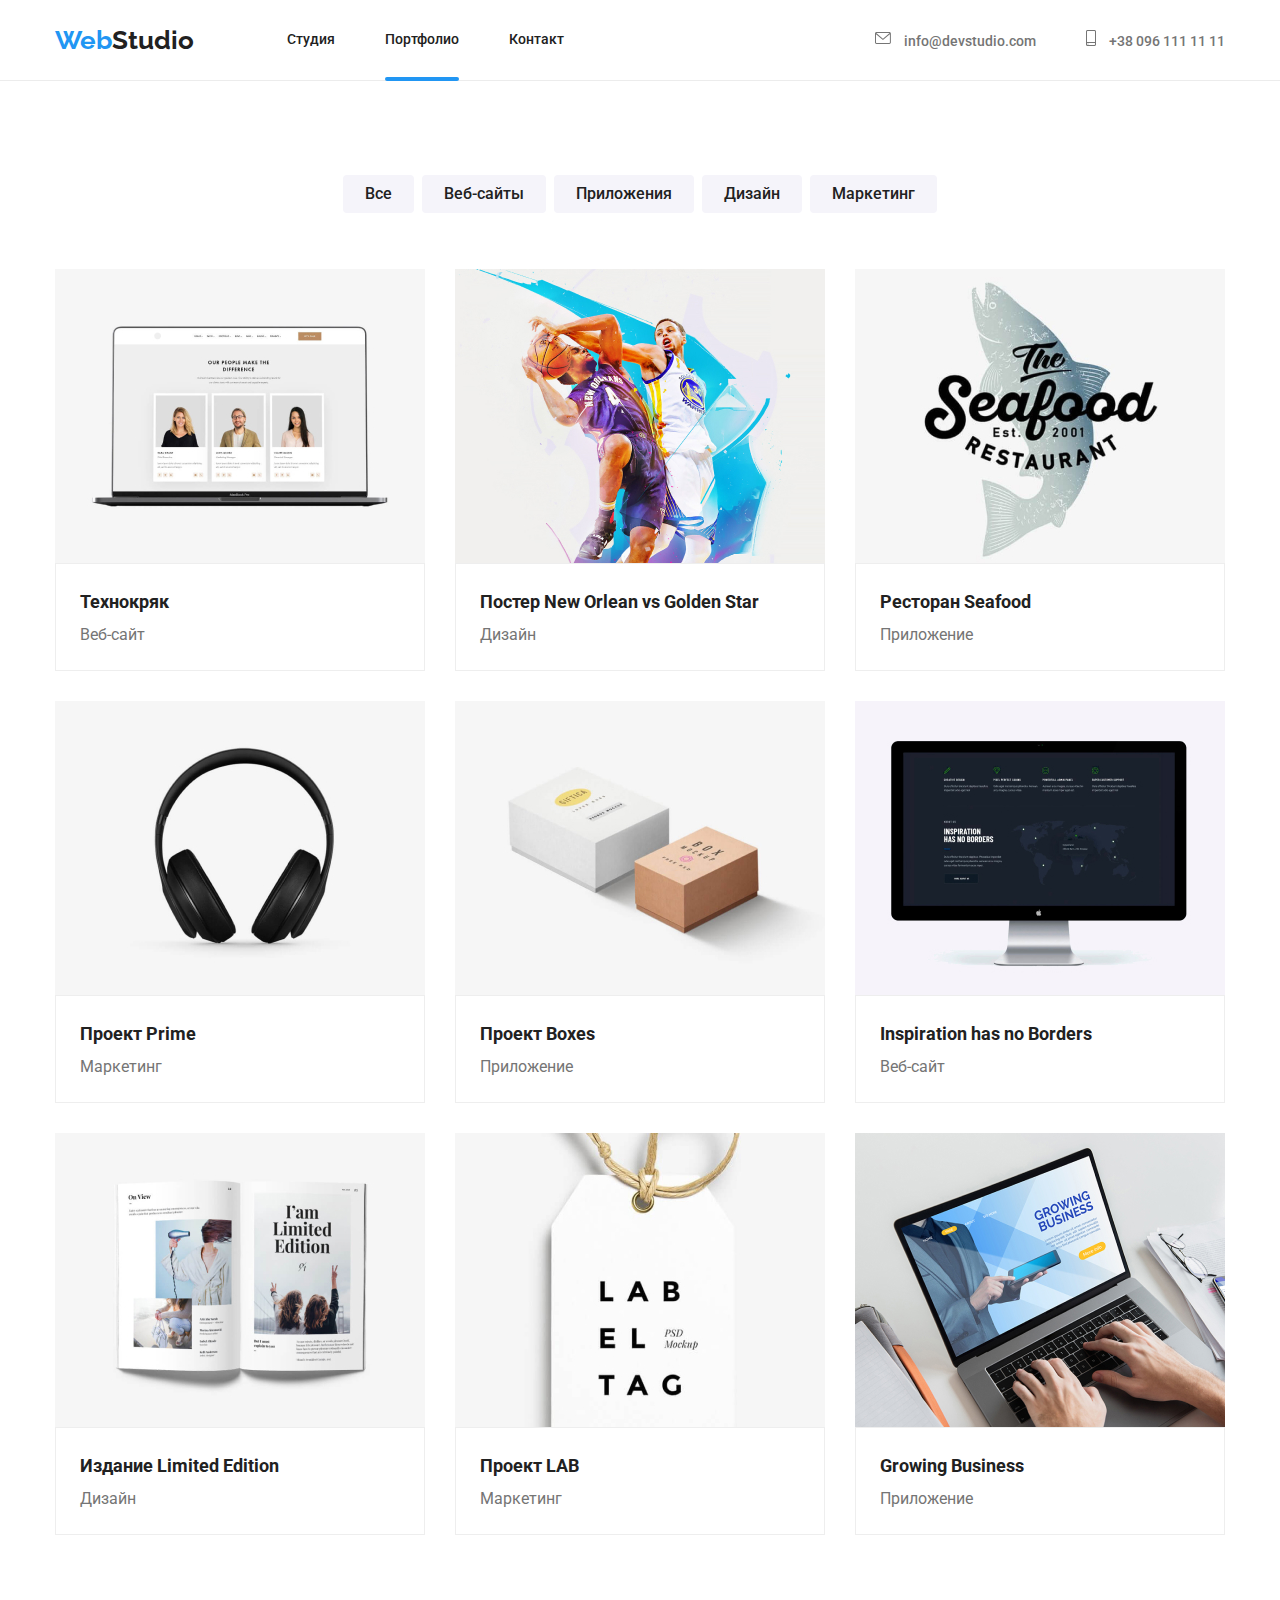
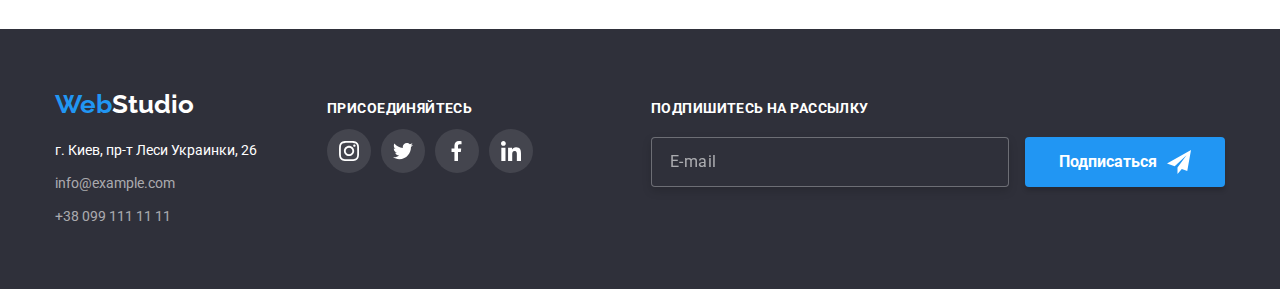
==== commit 8a78fc74: "Update portfolio.html" ====
--- a/portfolio.html
+++ b/portfolio.html
@@ -25,8 +25,8 @@
             </a>
             <!-- список навигации -->
             <ul class="nav__list">
-                <li class="nav__item"><a class="nav__link nav__position" href="./index.html">Студия</a></li>
-                <li class="nav__item"><a class="nav__link" href="./portfolio.html">Портфолио</a></li>
+                <li class="nav__item"><a class="nav__link" href="./index.html">Студия</a></li>
+                <li class="nav__item"><a class="nav__link nav__position" href="./portfolio.html">Портфолио</a></li>
                 <li class="nav__item"><a class="nav__link" href="#footer">Контакт</a></li>
         </nav>
         <div class="kontacts">
